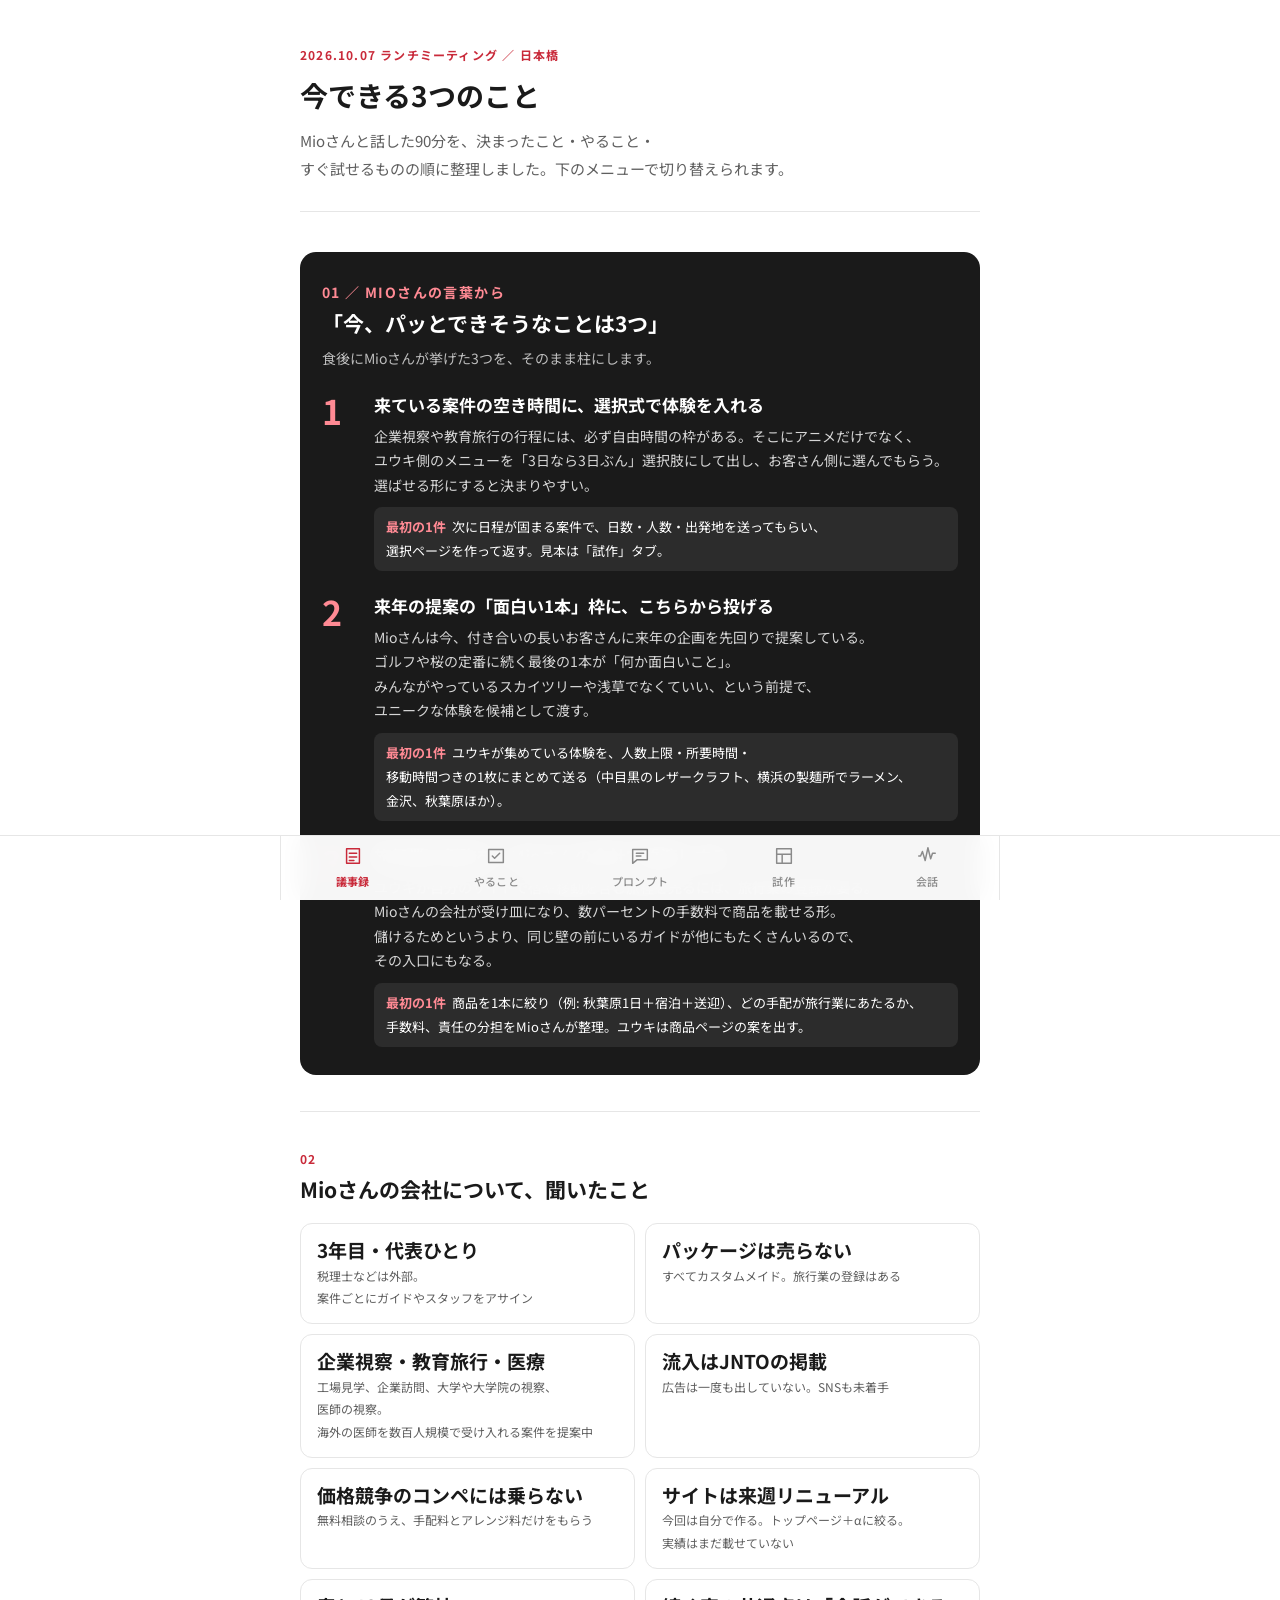
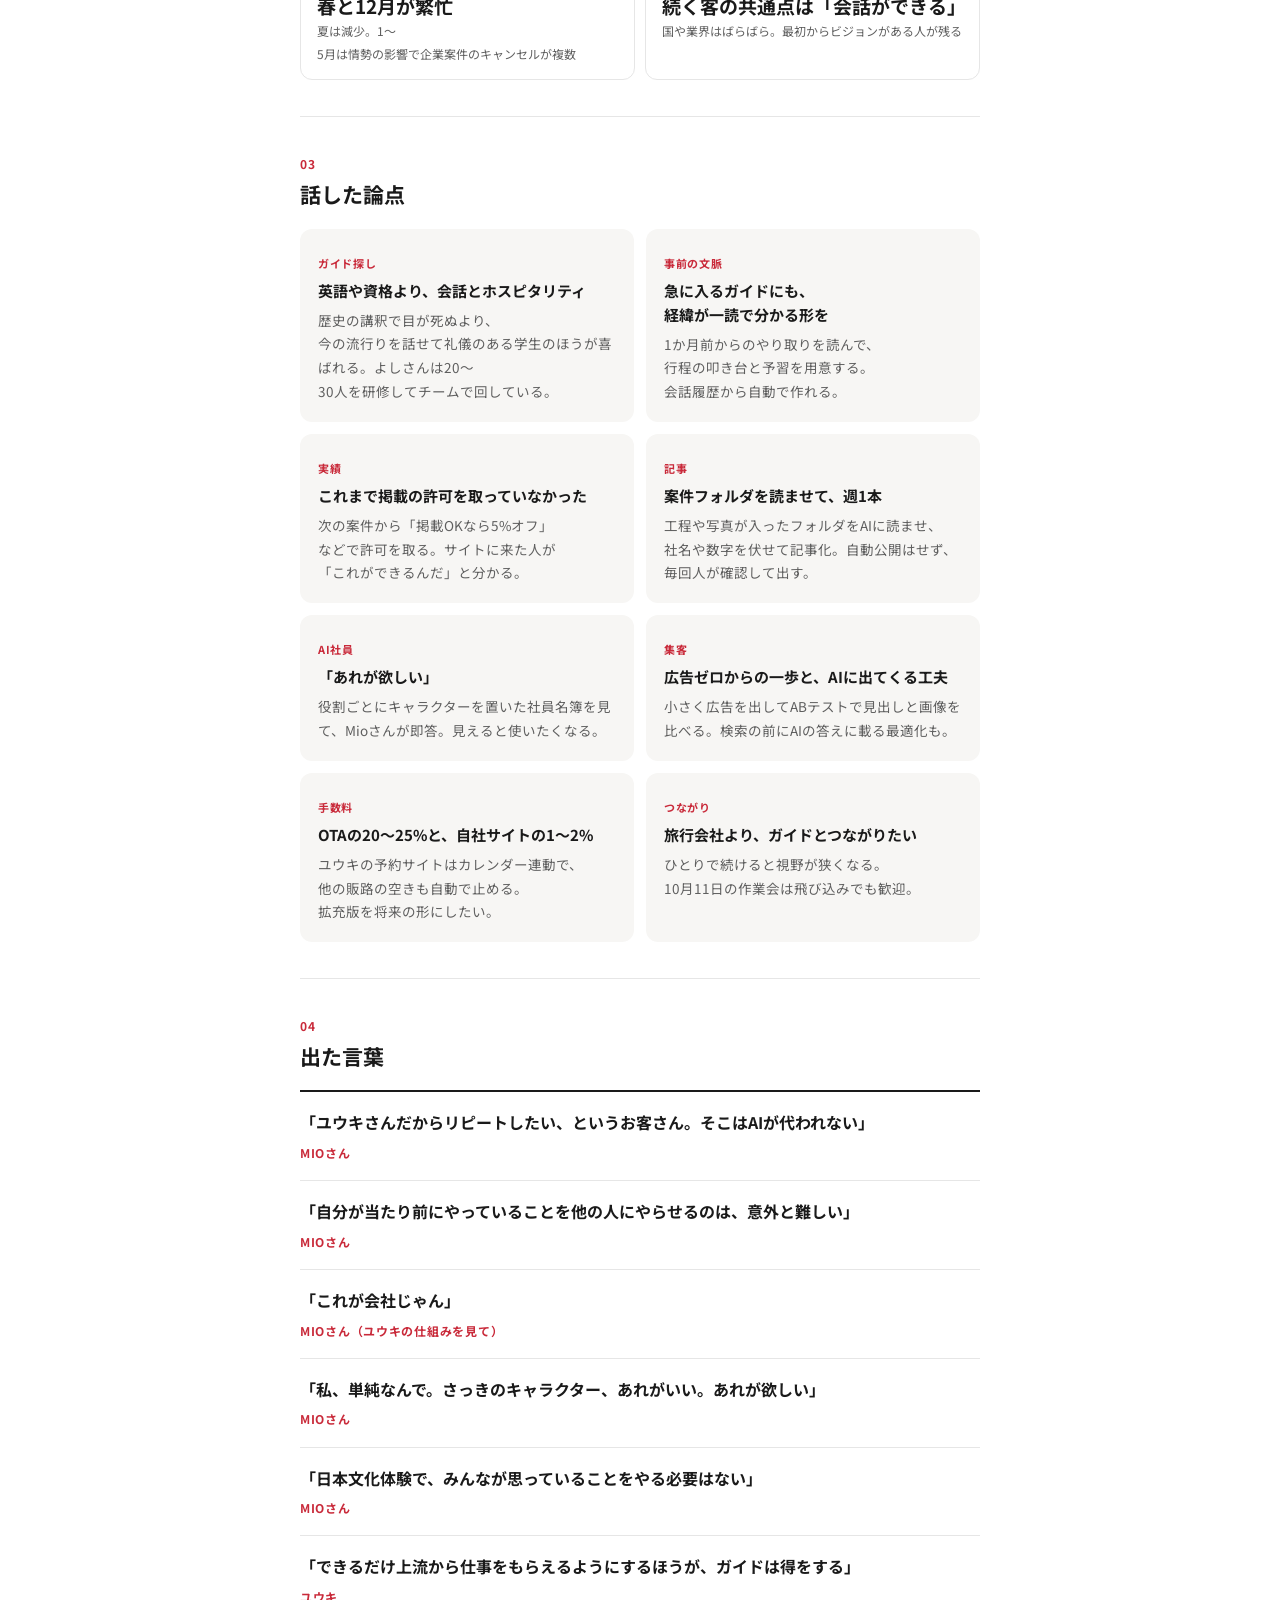
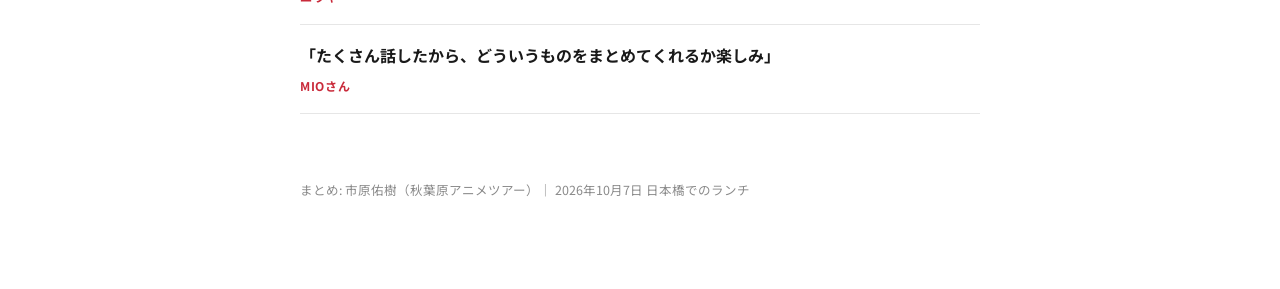
==== kaigi/index.html @ 4d45f732 "Add meeting review page with bottom tab menu, prototype, and dialogue record link" ====
<!doctype html>
<html lang="ja">
<head>
<meta charset="utf-8">
<meta name="viewport" content="width=device-width,initial-scale=1,viewport-fit=cover">
<meta name="robots" content="noindex,nofollow">
<title>今できる3つのこと</title>
<link rel="icon" href="data:image/svg+xml,<svg xmlns='http://www.w3.org/2000/svg' viewBox='0 0 100 100'><rect width='100' height='100' rx='22' fill='%23C92A3A'/><text x='50' y='68' font-size='54' text-anchor='middle' fill='white' font-family='sans-serif' font-weight='700'>3</text></svg>">
<link href="https://fonts.googleapis.com/css2?family=Noto+Sans+JP:wght@400;500;700&display=swap" rel="stylesheet">
<style>
:root{--ink:#1a1a1a;--sub:#5f5f5f;--mute:#8a8a8a;--line:#e6e6e6;--bg:#fff;--soft:#f7f6f4;--red:#C92A3A;--red-soft:#fbeeef;--tab-h:64px}
*{box-sizing:border-box;margin:0;padding:0}
html{scroll-padding-top:16px}
body{background:var(--bg);color:var(--ink);font-family:"Noto Sans JP",system-ui,sans-serif;font-size:16px;line-height:1.85;-webkit-font-smoothing:antialiased;word-break:keep-all;overflow-wrap:anywhere;padding-bottom:calc(var(--tab-h) + env(safe-area-inset-bottom) + 24px)}
.wrap{max-width:720px;margin:0 auto;padding:0 20px}
header{padding:44px 0 28px;border-bottom:1px solid var(--line)}
.eyebrow{font-size:12px;letter-spacing:.1em;color:var(--red);font-weight:700}
h1{font-size:28px;line-height:1.4;margin:10px 0 12px;font-weight:700;text-wrap:balance}
.lead{color:var(--sub);font-size:15px;max-width:36em}
.panel{display:none}
.panel.on{display:block}
section{padding:36px 0;border-bottom:1px solid var(--line)}
section:last-of-type{border-bottom:0}
.num{font-size:12px;color:var(--red);font-weight:700;letter-spacing:.1em}
h2{font-size:21px;line-height:1.5;margin:4px 0 18px;font-weight:700;text-wrap:balance}
h3{font-size:16px;font-weight:700;line-height:1.6}
p+p{margin-top:10px}
.band{background:var(--ink);color:#fff;border-radius:16px;padding:28px 22px;margin-top:4px}
.band h2{color:#fff;margin-bottom:6px}
.band .sub{color:#bdbdbd;font-size:14px;margin-bottom:22px}
.band ol{list-style:none;display:grid;gap:22px}
.band li{display:grid;grid-template-columns:40px 1fr;gap:12px;align-items:start}
.band .n{font-size:34px;font-weight:700;line-height:1;color:#ff8a94;letter-spacing:-.02em;margin-top:2px}
.band b{display:block;font-size:17px;line-height:1.5;margin-bottom:6px}
.band p{font-size:14px;color:#d6d6d6;line-height:1.75}
.band .first{margin-top:10px;font-size:13px;color:#fff;background:rgba(255,255,255,.08);border-radius:8px;padding:8px 12px}
.band .first span{color:#ff8a94;font-weight:700;margin-right:6px}
.facts{display:grid;grid-template-columns:1fr 1fr;gap:10px}
.fact{border:1px solid var(--line);border-radius:12px;padding:14px 16px}
.fact .v{font-size:19px;font-weight:700;line-height:1.3}
.fact .k{font-size:12px;color:var(--sub);margin-top:2px}
.cards{display:grid;grid-template-columns:1fr 1fr;gap:12px}
.card{background:var(--soft);border-radius:12px;padding:18px}
.card .tag{display:inline-block;font-size:11px;color:var(--red);font-weight:700;letter-spacing:.06em;margin-bottom:6px}
.card h3{font-size:15px;margin-bottom:6px}
.card p{font-size:13.5px;color:var(--sub);line-height:1.75}
.quotes{list-style:none;border-top:2px solid var(--ink)}
.quotes li{padding:16px 0;border-bottom:1px solid var(--line)}
.quotes q{quotes:"「" "」";font-size:16px;font-weight:700;line-height:1.6}
.quotes .who{font-size:12px;color:var(--red);font-weight:700;margin-top:4px;letter-spacing:.06em}
.todo h3{display:flex;align-items:center;gap:10px;margin:22px 0 10px;font-size:14px;color:var(--sub);letter-spacing:.06em}
.todo h3::after{content:"";flex:1;height:1px;background:var(--line)}
.todo ul{list-style:none}
.todo li{display:grid;grid-template-columns:22px 1fr;gap:10px;padding:10px 0;border-bottom:1px dashed var(--line);font-size:15px;align-items:start}
.todo li::before{content:"";width:18px;height:18px;border:1.5px solid #bbb;border-radius:5px;margin-top:6px}
.todo li small{display:block;color:var(--mute);font-size:12.5px;margin-top:2px}
.prompt{border:1px solid var(--line);border-radius:14px;padding:18px;margin-bottom:14px}
.prompt .use{font-size:12px;color:var(--red);font-weight:700;letter-spacing:.06em}
.prompt h3{margin:4px 0 10px}
.prompt pre{white-space:pre-wrap;font-family:inherit;font-size:14px;line-height:1.8;background:var(--soft);border-radius:10px;padding:14px;color:#333}
.prompt .row{display:flex;justify-content:space-between;align-items:center;gap:10px;margin-top:10px}
.prompt .row small{color:var(--mute);font-size:12px}
.copy{appearance:none;border:1px solid var(--ink);background:#fff;color:var(--ink);font:inherit;font-size:13px;font-weight:700;padding:7px 14px;border-radius:8px;cursor:pointer}
.copy.done{background:var(--ink);color:#fff}
.proto{border:1px solid var(--line);border-radius:16px;overflow:hidden;margin-bottom:16px}
.proto .img{aspect-ratio:16/9;background:var(--soft);display:grid;place-items:center;color:var(--mute);font-size:13px;overflow:hidden}
.proto .img img{width:100%;height:100%;object-fit:cover;object-position:top;display:block}
.proto .body{padding:18px}
.proto h3{margin-bottom:6px}
.proto p{font-size:14px;color:var(--sub)}
.btn{display:inline-block;margin-top:14px;background:var(--red);color:#fff;text-decoration:none;padding:11px 18px;border-radius:9px;font-size:14px;font-weight:700}
.btn.ghost{background:#fff;color:var(--ink);border:1px solid var(--ink)}
.go{color:var(--red);font-weight:700;text-decoration:none;border-bottom:1px solid currentColor;font-size:14px}
.go::after{content:" →"}
.book{display:grid;grid-template-columns:120px 1fr;gap:18px;align-items:start}
.cover{aspect-ratio:105/148;background:#f5efdf;border:1px solid #e6ddca;border-radius:3px;padding:8px;box-shadow:2px 3px 10px rgba(90,70,40,.15)}
.cover .in{height:100%;border:1px solid #b9a98e;outline:1px solid #b9a98e;outline-offset:-3px;display:flex;flex-direction:column;align-items:center;text-align:center;padding:10px 6px 0;font-family:"Hiragino Mincho ProN",serif}
.cover .lab{font-size:7px;letter-spacing:.4em;color:#8a7a5f;margin-bottom:8px}
.cover .orn{width:18px;height:18px;border-radius:50% 50% 50% 3px;background:var(--red);opacity:.85;margin-bottom:8px}
.cover .t{font-size:11px;font-weight:600;line-height:1.5;letter-spacing:.06em}
.cover .a{font-size:7.5px;margin-top:auto;padding-bottom:6px;letter-spacing:.1em}
.cover .bd{width:calc(100% + 16px);margin:0 -8px;background:var(--red);color:#fff;font-size:7px;display:flex;justify-content:space-between;padding:3px 8px}
.toc{list-style:none;margin-top:22px;border-top:2px solid var(--ink)}
.toc li{display:flex;justify-content:space-between;gap:12px;padding:9px 0;border-bottom:1px solid var(--line);font-size:14.5px}
.toc a{color:var(--ink);text-decoration:none}
.toc .t{color:var(--mute);font-variant-numeric:tabular-nums;font-size:13px;flex-shrink:0}
.note{background:var(--soft);border-radius:12px;padding:16px 18px;font-size:13.5px;color:var(--sub);line-height:1.8}
footer{padding:28px 0 0;color:var(--mute);font-size:12.5px}
nav.tabs{position:fixed;left:0;right:0;bottom:0;background:rgba(255,255,255,.96);backdrop-filter:saturate(180%) blur(12px);border-top:1px solid var(--line);padding-bottom:env(safe-area-inset-bottom);z-index:40}
nav.tabs ul{list-style:none;display:grid;grid-template-columns:repeat(5,1fr);max-width:720px;margin:0 auto;height:var(--tab-h)}
nav.tabs a{display:flex;flex-direction:column;align-items:center;justify-content:center;gap:4px;height:100%;color:var(--mute);text-decoration:none;font-size:11px;font-weight:500;letter-spacing:.02em}
nav.tabs a svg{width:22px;height:22px;stroke:currentColor;fill:none;stroke-width:1.6;stroke-linecap:round;stroke-linejoin:round}
nav.tabs a[aria-current]{color:var(--red);font-weight:700}
@media (max-width:600px){h1{font-size:24px}.cards,.facts{grid-template-columns:1fr}.band{padding:24px 18px}.book{grid-template-columns:100px 1fr;gap:14px}}
@media (min-width:900px){nav.tabs ul{border-left:1px solid var(--line);border-right:1px solid var(--line)}}
</style>
</head>
<body>
<div class="wrap">
<header>
  <p class="eyebrow">2026.10.07 ランチミーティング ／ 日本橋</p>
  <h1>今できる3つのこと</h1>
  <p class="lead">Mioさんと話した90分を、決まったこと・やること・すぐ試せるものの順に整理しました。下のメニューで切り替えられます。</p>
</header>

<!-- ===== 1 議事録 ===== -->
<div class="panel on" id="minutes">
<section>
  <div class="band">
    <p class="num" style="color:#ff8a94">01 ／ MIOさんの言葉から</p>
    <h2>「今、パッとできそうなことは3つ」</h2>
    <p class="sub">食後にMioさんが挙げた3つを、そのまま柱にします。</p>
    <ol>
      <li><div class="n">1</div><div><b>来ている案件の空き時間に、選択式で体験を入れる</b><p>企業視察や教育旅行の行程には、必ず自由時間の枠がある。そこにアニメだけでなく、ユウキ側のメニューを「3日なら3日ぶん」選択肢にして出し、お客さん側に選んでもらう。選ばせる形にすると決まりやすい。</p><div class="first"><span>最初の1件</span>次に日程が固まる案件で、日数・人数・出発地を送ってもらい、選択ページを作って返す。見本は「試作」タブ。</div></div></li>
      <li><div class="n">2</div><div><b>来年の提案の「面白い1本」枠に、こちらから投げる</b><p>Mioさんは今、付き合いの長いお客さんに来年の企画を先回りで提案している。ゴルフや桜の定番に続く最後の1本が「何か面白いこと」。みんながやっているスカイツリーや浅草でなくていい、という前提で、ユニークな体験を候補として渡す。</p><div class="first"><span>最初の1件</span>ユウキが集めている体験を、人数上限・所要時間・移動時間つきの1枚にまとめて送る（中目黒のレザークラフト、横浜の製麺所でラーメン、金沢、秋葉原ほか）。</div></div></li>
      <li><div class="n">3</div><div><b>旅行業の免許を、Mioさんの会社で橋渡しする</b><p>ユウキが自分のサイトで宿や移動を含む旅程を売るには、旅行業の登録が要る。Mioさんの会社が受け皿になり、数パーセントの手数料で商品を載せる形。儲けるためというより、同じ壁の前にいるガイドが他にもたくさんいるので、その入口にもなる。</p><div class="first"><span>最初の1件</span>商品を1本に絞り（例: 秋葉原1日＋宿泊＋送迎）、どの手配が旅行業にあたるか、手数料、責任の分担をMioさんが整理。ユウキは商品ページの案を出す。</div></div></li>
    </ol>
  </div>
</section>

<section>
  <p class="num">02</p>
  <h2>Mioさんの会社について、聞いたこと</h2>
  <div class="facts">
    <div class="fact"><div class="v">3年目・代表ひとり</div><div class="k">税理士などは外部。案件ごとにガイドやスタッフをアサイン</div></div>
    <div class="fact"><div class="v">パッケージは売らない</div><div class="k">すべてカスタムメイド。旅行業の登録はある</div></div>
    <div class="fact"><div class="v">企業視察・教育旅行・医療</div><div class="k">工場見学、企業訪問、大学や大学院の視察、医師の視察。海外の医師を数百人規模で受け入れる案件を提案中</div></div>
    <div class="fact"><div class="v">流入はJNTOの掲載</div><div class="k">広告は一度も出していない。SNSも未着手</div></div>
    <div class="fact"><div class="v">価格競争のコンペには乗らない</div><div class="k">無料相談のうえ、手配料とアレンジ料だけをもらう</div></div>
    <div class="fact"><div class="v">サイトは来週リニューアル</div><div class="k">今回は自分で作る。トップページ＋αに絞る。実績はまだ載せていない</div></div>
    <div class="fact"><div class="v">春と12月が繁忙</div><div class="k">夏は減少。1〜5月は情勢の影響で企業案件のキャンセルが複数</div></div>
    <div class="fact"><div class="v">続く客の共通点は「会話ができる」</div><div class="k">国や業界はばらばら。最初からビジョンがある人が残る</div></div>
  </div>
</section>

<section>
  <p class="num">03</p>
  <h2>話した論点</h2>
  <div class="cards">
    <div class="card"><span class="tag">ガイド探し</span><h3>英語や資格より、会話とホスピタリティ</h3><p>歴史の講釈で目が死ぬより、今の流行りを話せて礼儀のある学生のほうが喜ばれる。よしさんは20〜30人を研修してチームで回している。</p></div>
    <div class="card"><span class="tag">事前の文脈</span><h3>急に入るガイドにも、経緯が一読で分かる形を</h3><p>1か月前からのやり取りを読んで、行程の叩き台と予習を用意する。会話履歴から自動で作れる。</p></div>
    <div class="card"><span class="tag">実績</span><h3>これまで掲載の許可を取っていなかった</h3><p>次の案件から「掲載OKなら5%オフ」などで許可を取る。サイトに来た人が「これができるんだ」と分かる。</p></div>
    <div class="card"><span class="tag">記事</span><h3>案件フォルダを読ませて、週1本</h3><p>工程や写真が入ったフォルダをAIに読ませ、社名や数字を伏せて記事化。自動公開はせず、毎回人が確認して出す。</p></div>
    <div class="card"><span class="tag">AI社員</span><h3>「あれが欲しい」</h3><p>役割ごとにキャラクターを置いた社員名簿を見て、Mioさんが即答。見えると使いたくなる。</p></div>
    <div class="card"><span class="tag">集客</span><h3>広告ゼロからの一歩と、AIに出てくる工夫</h3><p>小さく広告を出してABテストで見出しと画像を比べる。検索の前にAIの答えに載る最適化も。</p></div>
    <div class="card"><span class="tag">手数料</span><h3>OTAの20〜25%と、自社サイトの1〜2%</h3><p>ユウキの予約サイトはカレンダー連動で、他の販路の空きも自動で止める。拡充版を将来の形にしたい。</p></div>
    <div class="card"><span class="tag">つながり</span><h3>旅行会社より、ガイドとつながりたい</h3><p>ひとりで続けると視野が狭くなる。10月11日の作業会は飛び込みでも歓迎。</p></div>
  </div>
</section>

<section>
  <p class="num">04</p>
  <h2>出た言葉</h2>
  <ul class="quotes">
    <li><q>ユウキさんだからリピートしたい、というお客さん。そこはAIが代われない</q><div class="who">MIOさん</div></li>
    <li><q>自分が当たり前にやっていることを他の人にやらせるのは、意外と難しい</q><div class="who">MIOさん</div></li>
    <li><q>これが会社じゃん</q><div class="who">MIOさん（ユウキの仕組みを見て）</div></li>
    <li><q>私、単純なんで。さっきのキャラクター、あれがいい。あれが欲しい</q><div class="who">MIOさん</div></li>
    <li><q>日本文化体験で、みんなが思っていることをやる必要はない</q><div class="who">MIOさん</div></li>
    <li><q>できるだけ上流から仕事をもらえるようにするほうが、ガイドは得をする</q><div class="who">ユウキ</div></li>
    <li><q>たくさん話したから、どういうものをまとめてくれるか楽しみ</q><div class="who">MIOさん</div></li>
  </ul>
</section>
</div>

<!-- ===== 2 やること ===== -->
<div class="panel" id="todo">
<section class="todo">
  <p class="num">TODO</p>
  <h2>やること</h2>
  <p class="lead">3つの柱を、最初の1件まで進めるための分担です。</p>
  <h3>Mioさん</h3>
  <ul>
    <li><div>次に日程が固まる案件の「日数・人数・出発地・自由時間の枠」を送る<small>柱1の最初の1件。これで選択ページを作ります</small></div></li>
    <li><div>来年の提案に入れたい「面白い1本」の条件を1行で<small>人数・予算感・時期。柱2の候補を絞るため</small></div></li>
    <li><div>旅行業の受け皿にする場合の手数料と責任の範囲を考える<small>柱3。うちの会社が儲けたいわけではない、と話していた前提で</small></div></li>
    <li><div>次の案件から、実績掲載の許可を取る<small>割引やロゴ掲載との交換でもよい</small></div></li>
    <li><div>リニューアル後のサイトのURLを送る<small>記事の自動化や実績欄の置き方を見て提案します</small></div></li>
    <li><div>10月11日（日）11:00〜15:00の作業会に、来られれば<small>住吉。飛び込みで大丈夫。ガイドが多く集まります</small></div></li>
  </ul>
  <h3>ユウキ</h3>
  <ul>
    <li><div>空き時間の選択ページを、実案件の日程で作る<small>見本は「試作」タブ。日程をもらってから数日で</small></div></li>
    <li><div>ユニーク体験リストを1枚にまとめて送る<small>中目黒のレザークラフト、横浜の製麺所でラーメン、金沢、秋葉原、渋谷・原宿、池袋・中野。人数上限、所要時間、移動時間、写真つき</small></div></li>
    <li><div>免許の橋渡しに載せる商品案を1本つくる<small>秋葉原1日＋宿泊＋送迎のような形で、どこが旅行業にあたるかを明記</small></div></li>
    <li><div>Mioさん用のAI社員の入口を作って送る<small>役割を3つに絞った名簿型。まず触ってもらう</small></div></li>
    <li><div>今日の会話の読み物を共有する<small>「会話」タブ。発言の時刻を押すと音声が流れます</small></div></li>
  </ul>
  <h3>ふたりで</h3>
  <ul>
    <li><div>最初の1件が決まったら、30分のオンラインで行程を合わせる</div></li>
    <li><div>忘年会（SusHi Techのメンバーと）<small>10月30日はユウキが帰省中のため別日で</small></div></li>
  </ul>
</section>
</div>

<!-- ===== 3 プロンプト ===== -->
<div class="panel" id="prompts">
<section>
  <p class="num">PROMPTS</p>
  <h2>そのまま貼って使えるプロンプト</h2>
  <p class="lead">今日話した「AIにやらせたいこと」を、ChatGPTにもClaudeにも貼れる形にしました。○○の部分だけ書き換えてください。</p>
</section>
<section>
  <div class="prompt">
    <span class="use">案件フォルダ → 記事を1本</span>
    <h3>週1本の記事を、AIに下書きさせる</h3>
    <pre id="p1">あなたは私の会社の広報担当です。私の会社は、海外の企業や学校が日本で行う視察・研修・教育旅行を手配しています。
これから渡す資料（工程表、写真の説明、やり取りのメモ）を読んで、同じような旅を考えている人が読みたくなる記事を1本書いてください。
条件:
・社名、人名、金額は書かない
・見出し1つと本文800字
・最後は「こういう旅を手配できます」で締める
・公開前に私が確認します。確認したい点があれば、記事の後に箇条書きで</pre>
    <div class="row"><small>資料はフォルダの中身を貼るか、ファイルを添付</small><button class="copy" data-for="p1">コピー</button></div>
  </div>
  <div class="prompt">
    <span class="use">ガイド探し</span>
    <h3>「会話ができる人」を見抜く面接の質問</h3>
    <pre id="p2">私は海外の企業や学校の日本視察を手配する会社の代表です。案件ごとにガイドやアテンドをお願いする人を面接します。
英語力や資格の有無ではなく、「お客さんと会話ができるか」「ホスピタリティがあるか」「段取りを理解して動けるか」を見抜く質問を10個作ってください。
それぞれの質問に、良い答えの例と、注意したい答えの例を1行ずつ添えてください。</pre>
    <div class="row"><small>学生にも社会人にも使える形で出ます</small><button class="copy" data-for="p2">コピー</button></div>
  </div>
  <div class="prompt">
    <span class="use">実績</span>
    <h3>掲載の許可をお願いするメール</h3>
    <pre id="p3">過去に日本視察を手配した企業のお客様に、実績としてサイトに掲載する許可をお願いするメールを、日本語と英語で書いてください。
お願いする内容は、社名（またはロゴ）の掲載と、1行のコメントです。
断りやすい一文を入れてください。丁寧に、ただし短く。件名も付けてください。</pre>
    <div class="row"><small>割引と交換にする場合は、その条件を1行足す</small><button class="copy" data-for="p3">コピー</button></div>
  </div>
  <div class="prompt">
    <span class="use">来年の提案</span>
    <h3>「面白い1本」の候補を出させる</h3>
    <pre id="p4">海外の企業グループ向けに来年の日本滞在を提案します。ゴルフや桜といった定番の企画に続く最後の1本として、「日本でしかできない体験」を3案出してください。
条件:
・人数は○○名以下
・半日で終わる
・東京から1時間以内
・時期は○月
各案に、なぜこの会社に刺さるかを1行で添えてください。</pre>
    <div class="row"><small>ユウキからの体験リストを貼ると、そこから選んで組みます</small><button class="copy" data-for="p4">コピー</button></div>
  </div>
  <div class="prompt">
    <span class="use">AI社員</span>
    <h3>自分の「手配担当」を1人つくる</h3>
    <pre id="p5">あなたは私の会社の「手配担当の社員」です。名前は○○。
私の仕事は、海外の企業や学校の日本視察・研修・教育旅行の手配です。
これから私が案件の話をしたら、毎回この3つを返してください。
1. 工程の叩き台（日ごと・時間つき）
2. 必要な手配のリスト（交通、宿、訪問先、ガイド、食事）
3. 私に確認したい質問
口調は丁寧で短く。分からないことは推測せずに質問してください。</pre>
    <div class="row"><small>名前を付けると続けやすい、と今日話した形です</small><button class="copy" data-for="p5">コピー</button></div>
  </div>
</section>
</div>

<!-- ===== 4 試作 ===== -->
<div class="panel" id="proto">
<section>
  <p class="num">PROTOTYPE</p>
  <h2>すぐ触れる試作</h2>
  <p class="lead">柱1「空き時間に選択式で体験を入れる」を、見本の案件で形にしました。スマホで開いて、各枠からひとつ選んでみてください。</p>
</section>
<section>
  <div class="proto">
    <div class="img"><img src="../img/t10.jpg" alt="秋葉原の街でゲストと" width="1600" height="900"></div>
    <div class="body">
      <span class="num">見本 ／ 3日間の視察プログラム</span>
      <h3>空き時間の過ごし方を選ぶ</h3>
      <p>3つの自由時間の枠に、それぞれ3つの選択肢。秋葉原、中目黒のレザークラフト、横浜の製麺所、渋谷・原宿、銀座、池袋・中野。選んだ内容は最後にまとめてコピーできます。</p>
      <a class="btn" href="../proto/">見本を開く</a>
    </div>
  </div>
  <div class="proto">
    <div class="img"><img src="../img/s-course.jpg" alt="モデルコース棚の画面" width="1000" height="625"></div>
    <div class="body">
      <span class="num">実物 ／ ユウキが個人のお客さんに使っているもの</span>
      <h3>モデルコース棚</h3>
      <p>これまでにお客さんへ出した選択ページの全コース。12ページ・28コース。ランチで見せた「A・B・Cから選ぶ」型の元になっています。</p>
      <a class="btn ghost" href="https://yukitchy.github.io/course-picker/" target="_blank" rel="noopener">棚を見る</a>
    </div>
  </div>
  <div class="note"><b>次に作るもの。</b>実案件の日程での選択ページ、ユニーク体験リスト（1枚）、Mioさん用のAI社員の入口。どれも「やること」タブの順に進めます。</div>
</section>
</div>

<!-- ===== 5 会話 ===== -->
<div class="panel" id="talk">
<section>
  <p class="num">RECORD</p>
  <h2>会話の記録</h2>
  <p class="lead">ランチの会話を、発言ごとに時刻つきで読める形にしました。時刻を押すとその場所から音声が流れます。</p>
</section>
<section>
  <div class="book">
    <div class="cover"><div class="in"><div class="lab">よみもの文庫</div><div class="orn"></div><div class="t">今、パッと<br>できそうな<br>ことは3つ</div><div class="a">ユウキ × Mioさん</div><div class="bd"><span>よ-6-1</span><span>2026.10.7</span></div></div></div>
    <div>
      <h3>今、パッとできそうなことは3つ</h3>
      <p style="font-size:14px;color:var(--sub);margin-top:4px">全30章・80分・音源つき。章の時刻を押すと、その場面から読めて聞けます。</p>
      <a class="btn" href="https://yomimono.pages.dev/b/d7479e5f3c/" target="_blank" rel="noopener">読み物を開く</a>
    </div>
  </div>
  <ul class="toc"><li><a href="https://yomimono.pages.dev/b/d7479e5f3c/#t=65" target="_blank" rel="noopener">1. ご無沙汰の再会と、ランチ録音の種明かし</a><span class="t">1:05</span></li><li><a href="https://yomimono.pages.dev/b/d7479e5f3c/#t=195" target="_blank" rel="noopener">2. 半年前に始めたAIと、作業会のきっかけ</a><span class="t">3:15</span></li><li><a href="https://yomimono.pages.dev/b/d7479e5f3c/#t=283" target="_blank" rel="noopener">3. 写真を選んで投稿まで、AI社員の仕組み</a><span class="t">4:43</span></li><li><a href="https://yomimono.pages.dev/b/d7479e5f3c/#t=430" target="_blank" rel="noopener">4. トリガーを決めれば勝手に動く、非エンジニアのバイブコーディング</a><span class="t">7:10</span></li><li><a href="https://yomimono.pages.dev/b/d7479e5f3c/#t=527" target="_blank" rel="noopener">5. 民泊オーナーの推し新聞、ハネムーンのツアーページ</a><span class="t">8:47</span></li><li><a href="https://yomimono.pages.dev/b/d7479e5f3c/#t=701" target="_blank" rel="noopener">6. 銀座ツアーの写真ページと、手でやっていた1年前</a><span class="t">11:41</span></li><li><a href="https://yomimono.pages.dev/b/d7479e5f3c/#t=842" target="_blank" rel="noopener">7. 番組12個のPodcastと、スコアなファン</a><span class="t">14:02</span></li><li><a href="https://yomimono.pages.dev/b/d7479e5f3c/#t=970" target="_blank" rel="noopener">8. 「うちの会社だったら」を知るための質問</a><span class="t">16:10</span></li><li><a href="https://yomimono.pages.dev/b/d7479e5f3c/#t=1127" target="_blank" rel="noopener">9. 旅行会社とも違う、パッケージを売らない仕事</a><span class="t">18:47</span></li><li><a href="https://yomimono.pages.dev/b/d7479e5f3c/#t=1201" target="_blank" rel="noopener">10. パッケージは売らない旅行会社</a><span class="t">20:01</span></li><li><a href="https://yomimono.pages.dev/b/d7479e5f3c/#t=1337" target="_blank" rel="noopener">11. 工程の空き時間にアニメを入れる</a><span class="t">22:17</span></li><li><a href="https://yomimono.pages.dev/b/d7479e5f3c/#t=1478" target="_blank" rel="noopener">12. AIで作るコース選択ページ</a><span class="t">24:38</span></li><li><a href="https://yomimono.pages.dev/b/d7479e5f3c/#t=1591" target="_blank" rel="noopener">13. ガイドは人がすべて</a><span class="t">26:31</span></li><li><a href="https://yomimono.pages.dev/b/d7479e5f3c/#t=1809" target="_blank" rel="noopener">14. 予約が入ったらアサインも自動に</a><span class="t">30:09</span></li><li><a href="https://yomimono.pages.dev/b/d7479e5f3c/#t=2033" target="_blank" rel="noopener">15. 上流で受けるか、直接予約か</a><span class="t">33:53</span></li><li><a href="https://yomimono.pages.dev/b/d7479e5f3c/#t=2198" target="_blank" rel="noopener">16. 自作の予約サイトとレッスンツール</a><span class="t">36:38</span></li><li><a href="https://yomimono.pages.dev/b/d7479e5f3c/#t=2443" target="_blank" rel="noopener">17. 寝ている間に増える日本語教材</a><span class="t">40:43</span></li><li><a href="https://yomimono.pages.dev/b/d7479e5f3c/#t=2543" target="_blank" rel="noopener">18. 旅行業の免許と、ユウキさんのブランド</a><span class="t">42:23</span></li><li><a href="https://yomimono.pages.dev/b/d7479e5f3c/#t=2666" target="_blank" rel="noopener">19. サイトは業者より、AIに作らせる</a><span class="t">44:26</span></li><li><a href="https://yomimono.pages.dev/b/d7479e5f3c/#t=2763" target="_blank" rel="noopener">20. ひとり会社と、増やしたい毎月のお客さん</a><span class="t">46:03</span></li><li><a href="https://yomimono.pages.dev/b/d7479e5f3c/#t=2936" target="_blank" rel="noopener">21. 広告もコンペも、相手を選ぶ</a><span class="t">48:56</span></li><li><a href="https://yomimono.pages.dev/b/d7479e5f3c/#t=3129" target="_blank" rel="noopener">22. ABテストで勝つ文言を残す</a><span class="t">52:09</span></li><li><a href="https://yomimono.pages.dev/b/d7479e5f3c/#t=3213" target="_blank" rel="noopener">23. 作業会、ガイドとのつながり、取材された話</a><span class="t">53:33</span></li><li><a href="https://yomimono.pages.dev/b/d7479e5f3c/#t=3464" target="_blank" rel="noopener">24. 個人に届くのは、見ている場所に載ったから</a><span class="t">57:44</span></li><li><a href="https://yomimono.pages.dev/b/d7479e5f3c/#t=3600" target="_blank" rel="noopener">25. 分散と実績の見せ方</a><span class="t">1:00:00</span></li><li><a href="https://yomimono.pages.dev/b/d7479e5f3c/#t=3820" target="_blank" rel="noopener">26. 実績が見えないサイトとリニューアル</a><span class="t">1:03:40</span></li><li><a href="https://yomimono.pages.dev/b/d7479e5f3c/#t=3931" target="_blank" rel="noopener">27. 案件フォルダーから記事を出す</a><span class="t">1:05:31</span></li><li><a href="https://yomimono.pages.dev/b/d7479e5f3c/#t=4140" target="_blank" rel="noopener">28. 今、パッとできそうなことは3つ</a><span class="t">1:09:00</span></li><li><a href="https://yomimono.pages.dev/b/d7479e5f3c/#t=4362" target="_blank" rel="noopener">29. レザークラフト体験と中目黒のラジオ</a><span class="t">1:12:42</span></li><li><a href="https://yomimono.pages.dev/b/d7479e5f3c/#t=4510" target="_blank" rel="noopener">30. ラーメン、エリア、九州、金沢</a><span class="t">1:15:10</span></li></ul>
  <div class="note" style="margin-top:18px">胸につけたレコーダーの長回し（80分）とiPhoneのボイスメモの2つを文字起こしし、突き合わせて整えています。会社名とクライアント名は伏せました。数字は本人の発言のままです。</div>
</section>
</div>

<footer>まとめ: 市原佑樹（秋葉原アニメツアー）｜ 2026年10月7日 日本橋でのランチ</footer>
</div>

<nav class="tabs" aria-label="ページ内メニュー">
<ul>
  <li><a href="#minutes" data-tab="minutes"><svg viewBox="0 0 24 24"><path d="M5 4h14v16H5z"/><path d="M8 9h8M8 13h8M8 17h5"/></svg>議事録</a></li>
  <li><a href="#todo" data-tab="todo"><svg viewBox="0 0 24 24"><path d="M4 5h16v14H4z"/><path d="m8 12 2.5 2.5L16 9"/></svg>やること</a></li>
  <li><a href="#prompts" data-tab="prompts"><svg viewBox="0 0 24 24"><path d="M4 5h16v11H9l-5 4z"/><path d="M8 9h8M8 12h5"/></svg>プロンプト</a></li>
  <li><a href="#proto" data-tab="proto"><svg viewBox="0 0 24 24"><path d="M4 4h16v16H4z"/><path d="M4 10h16M10 10v10"/></svg>試作</a></li>
  <li><a href="#talk" data-tab="talk"><svg viewBox="0 0 24 24"><path d="M3 12h2l2-5 3 10 3-14 3 12 2-6h3"/></svg>会話</a></li>
</ul>
</nav>

<script>
const panels=[...document.querySelectorAll('.panel')],links=[...document.querySelectorAll('nav.tabs a')];
function show(id,push){
  if(!document.getElementById(id))id='minutes';
  panels.forEach(p=>p.classList.toggle('on',p.id===id));
  links.forEach(a=>{a.dataset.tab===id?a.setAttribute('aria-current','page'):a.removeAttribute('aria-current')});
  window.scrollTo({top:0});
  if(push&&location.hash!=='#'+id)history.replaceState(null,'','#'+id);
}
links.forEach(a=>a.addEventListener('click',e=>{e.preventDefault();show(a.dataset.tab,true)}));
window.addEventListener('hashchange',()=>show(location.hash.slice(1)||'minutes'));
show(location.hash.slice(1)||'minutes');
document.querySelectorAll('.copy').forEach(b=>b.addEventListener('click',async()=>{
  const t=document.getElementById(b.dataset.for).textContent;
  try{await navigator.clipboard.writeText(t)}catch(e){const r=document.createRange();r.selectNodeContents(document.getElementById(b.dataset.for));getSelection().removeAllRanges();getSelection().addRange(r)}
  b.textContent='コピーしました';b.classList.add('done');setTimeout(()=>{b.textContent='コピー';b.classList.remove('done')},1600);
}));
</script>
</body>
</html>
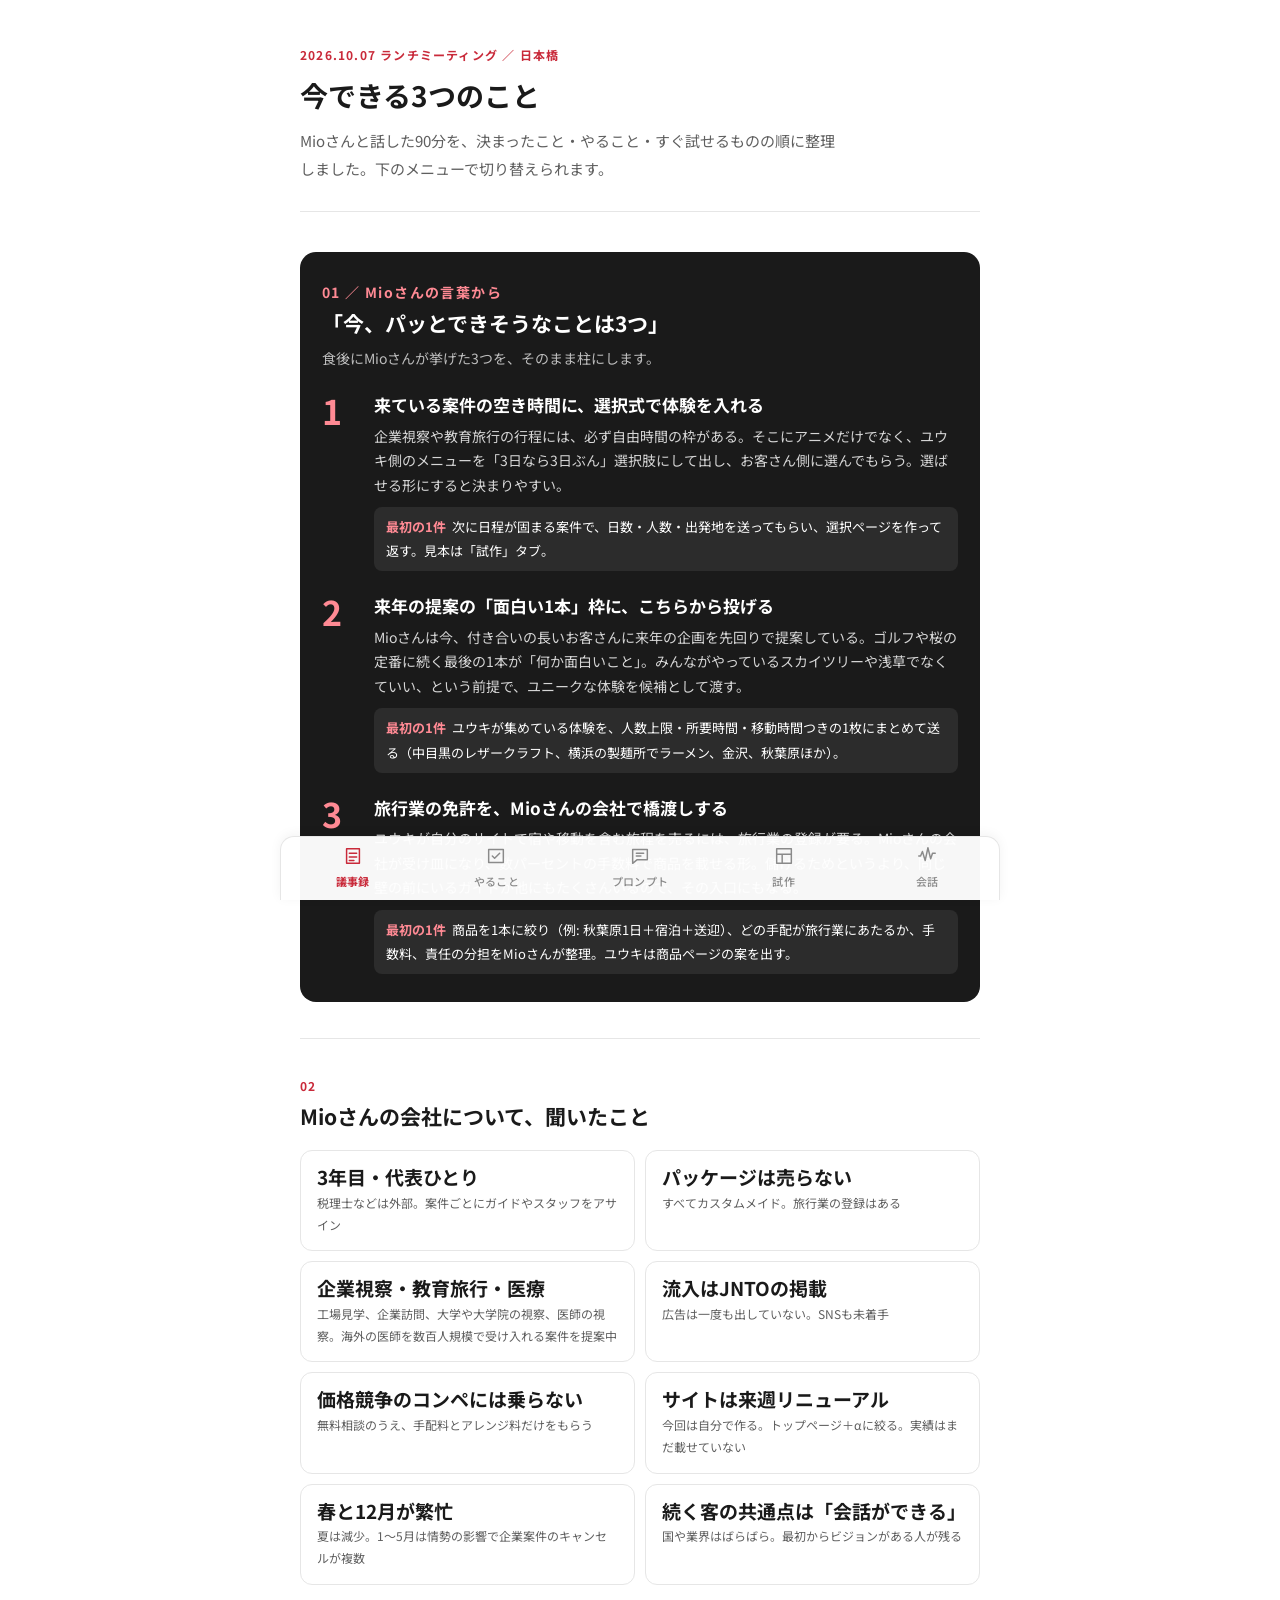
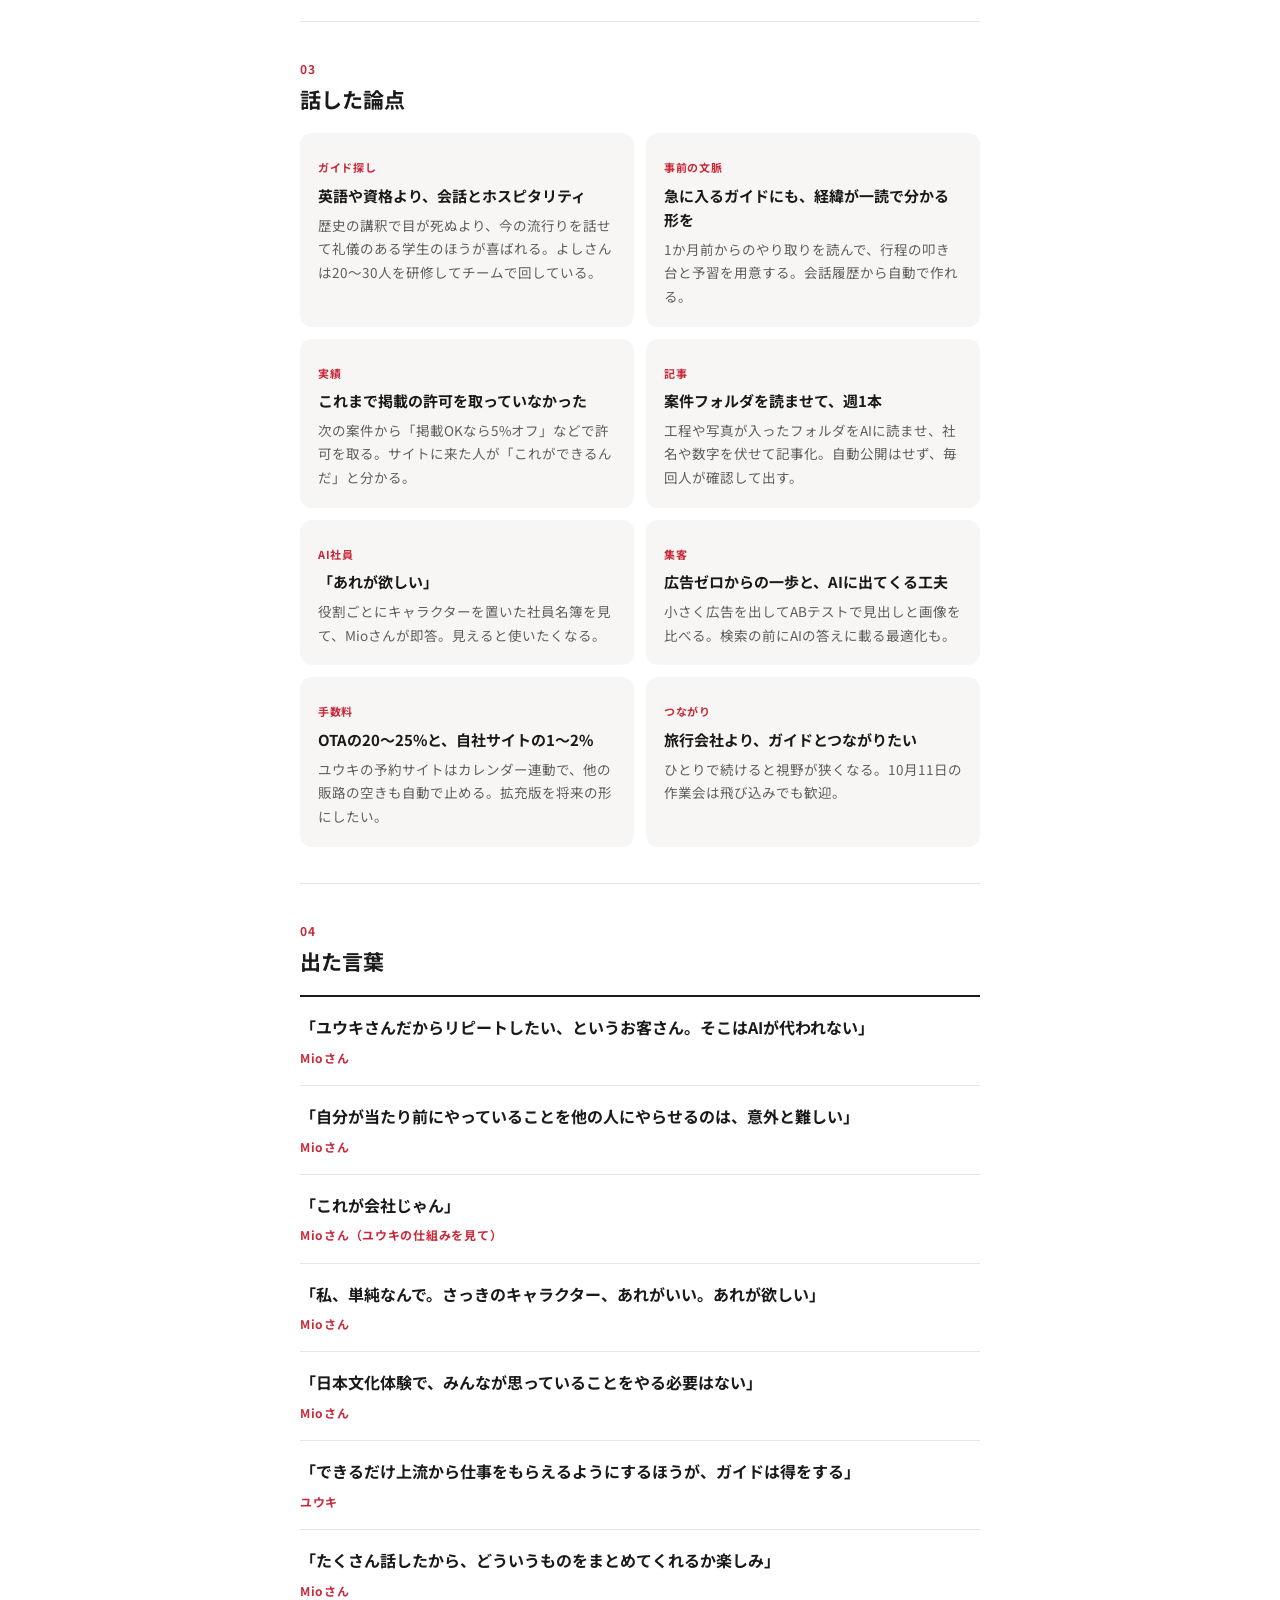
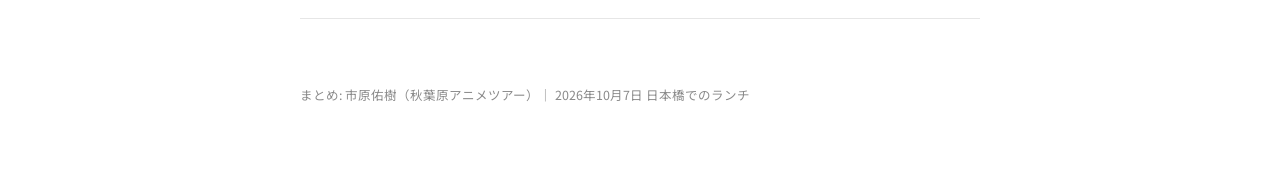
==== commit d8532f44: "Fix Japanese line breaking, copy button wrap, and desktop tab bar" ====
--- a/kaigi/index.html
+++ b/kaigi/index.html
@@ -11,7 +11,7 @@
 :root{--ink:#1a1a1a;--sub:#5f5f5f;--mute:#8a8a8a;--line:#e6e6e6;--bg:#fff;--soft:#f7f6f4;--red:#C92A3A;--red-soft:#fbeeef;--tab-h:64px}
 *{box-sizing:border-box;margin:0;padding:0}
 html{scroll-padding-top:16px}
-body{background:var(--bg);color:var(--ink);font-family:"Noto Sans JP",system-ui,sans-serif;font-size:16px;line-height:1.85;-webkit-font-smoothing:antialiased;word-break:keep-all;overflow-wrap:anywhere;padding-bottom:calc(var(--tab-h) + env(safe-area-inset-bottom) + 24px)}
+body{background:var(--bg);color:var(--ink);font-family:"Noto Sans JP",system-ui,sans-serif;font-size:16px;line-height:1.85;-webkit-font-smoothing:antialiased;line-break:strict;word-break:normal;overflow-wrap:break-word;padding-bottom:calc(var(--tab-h) + env(safe-area-inset-bottom) + 24px)}
 .wrap{max-width:720px;margin:0 auto;padding:0 20px}
 header{padding:44px 0 28px;border-bottom:1px solid var(--line)}
 .eyebrow{font-size:12px;letter-spacing:.1em;color:var(--red);font-weight:700}
@@ -60,7 +60,7 @@
 .prompt pre{white-space:pre-wrap;font-family:inherit;font-size:14px;line-height:1.8;background:var(--soft);border-radius:10px;padding:14px;color:#333}
 .prompt .row{display:flex;justify-content:space-between;align-items:center;gap:10px;margin-top:10px}
 .prompt .row small{color:var(--mute);font-size:12px}
-.copy{appearance:none;border:1px solid var(--ink);background:#fff;color:var(--ink);font:inherit;font-size:13px;font-weight:700;padding:7px 14px;border-radius:8px;cursor:pointer}
+.copy{appearance:none;border:1px solid var(--ink);background:#fff;color:var(--ink);font:inherit;font-size:13px;font-weight:700;padding:7px 14px;border-radius:8px;cursor:pointer;white-space:nowrap;flex-shrink:0}
 .copy.done{background:var(--ink);color:#fff}
 .proto{border:1px solid var(--line);border-radius:16px;overflow:hidden;margin-bottom:16px}
 .proto .img{aspect-ratio:16/9;background:var(--soft);display:grid;place-items:center;color:var(--mute);font-size:13px;overflow:hidden}
@@ -92,7 +92,7 @@
 nav.tabs a svg{width:22px;height:22px;stroke:currentColor;fill:none;stroke-width:1.6;stroke-linecap:round;stroke-linejoin:round}
 nav.tabs a[aria-current]{color:var(--red);font-weight:700}
 @media (max-width:600px){h1{font-size:24px}.cards,.facts{grid-template-columns:1fr}.band{padding:24px 18px}.book{grid-template-columns:100px 1fr;gap:14px}}
-@media (min-width:900px){nav.tabs ul{border-left:1px solid var(--line);border-right:1px solid var(--line)}}
+@media (min-width:900px){nav.tabs{background:transparent;border-top:0;backdrop-filter:none}nav.tabs ul{background:rgba(255,255,255,.97);border:1px solid var(--line);border-bottom:0;border-radius:14px 14px 0 0;box-shadow:0 -2px 12px rgba(0,0,0,.05)}}
 </style>
 </head>
 <body>
@@ -107,7 +107,7 @@
 <div class="panel on" id="minutes">
 <section>
   <div class="band">
-    <p class="num" style="color:#ff8a94">01 ／ MIOさんの言葉から</p>
+    <p class="num" style="color:#ff8a94">01 ／ Mioさんの言葉から</p>
     <h2>「今、パッとできそうなことは3つ」</h2>
     <p class="sub">食後にMioさんが挙げた3つを、そのまま柱にします。</p>
     <ol>
@@ -152,13 +152,13 @@
   <p class="num">04</p>
   <h2>出た言葉</h2>
   <ul class="quotes">
-    <li><q>ユウキさんだからリピートしたい、というお客さん。そこはAIが代われない</q><div class="who">MIOさん</div></li>
-    <li><q>自分が当たり前にやっていることを他の人にやらせるのは、意外と難しい</q><div class="who">MIOさん</div></li>
-    <li><q>これが会社じゃん</q><div class="who">MIOさん（ユウキの仕組みを見て）</div></li>
-    <li><q>私、単純なんで。さっきのキャラクター、あれがいい。あれが欲しい</q><div class="who">MIOさん</div></li>
-    <li><q>日本文化体験で、みんなが思っていることをやる必要はない</q><div class="who">MIOさん</div></li>
+    <li><q>ユウキさんだからリピートしたい、というお客さん。そこはAIが代われない</q><div class="who">Mioさん</div></li>
+    <li><q>自分が当たり前にやっていることを他の人にやらせるのは、意外と難しい</q><div class="who">Mioさん</div></li>
+    <li><q>これが会社じゃん</q><div class="who">Mioさん（ユウキの仕組みを見て）</div></li>
+    <li><q>私、単純なんで。さっきのキャラクター、あれがいい。あれが欲しい</q><div class="who">Mioさん</div></li>
+    <li><q>日本文化体験で、みんなが思っていることをやる必要はない</q><div class="who">Mioさん</div></li>
     <li><q>できるだけ上流から仕事をもらえるようにするほうが、ガイドは得をする</q><div class="who">ユウキ</div></li>
-    <li><q>たくさん話したから、どういうものをまとめてくれるか楽しみ</q><div class="who">MIOさん</div></li>
+    <li><q>たくさん話したから、どういうものをまとめてくれるか楽しみ</q><div class="who">Mioさん</div></li>
   </ul>
 </section>
 </div>
@@ -207,7 +207,7 @@
     <h3>週1本の記事を、AIに下書きさせる</h3>
     <pre id="p1">あなたは私の会社の広報担当です。私の会社は、海外の企業や学校が日本で行う視察・研修・教育旅行を手配しています。
 これから渡す資料（工程表、写真の説明、やり取りのメモ）を読んで、同じような旅を考えている人が読みたくなる記事を1本書いてください。
-条件:
+条件
 ・社名、人名、金額は書かない
 ・見出し1つと本文800字
 ・最後は「こういう旅を手配できます」で締める
@@ -234,7 +234,7 @@
     <span class="use">来年の提案</span>
     <h3>「面白い1本」の候補を出させる</h3>
     <pre id="p4">海外の企業グループ向けに来年の日本滞在を提案します。ゴルフや桜といった定番の企画に続く最後の1本として、「日本でしかできない体験」を3案出してください。
-条件:
+条件
 ・人数は○○名以下
 ・半日で終わる
 ・東京から1時間以内
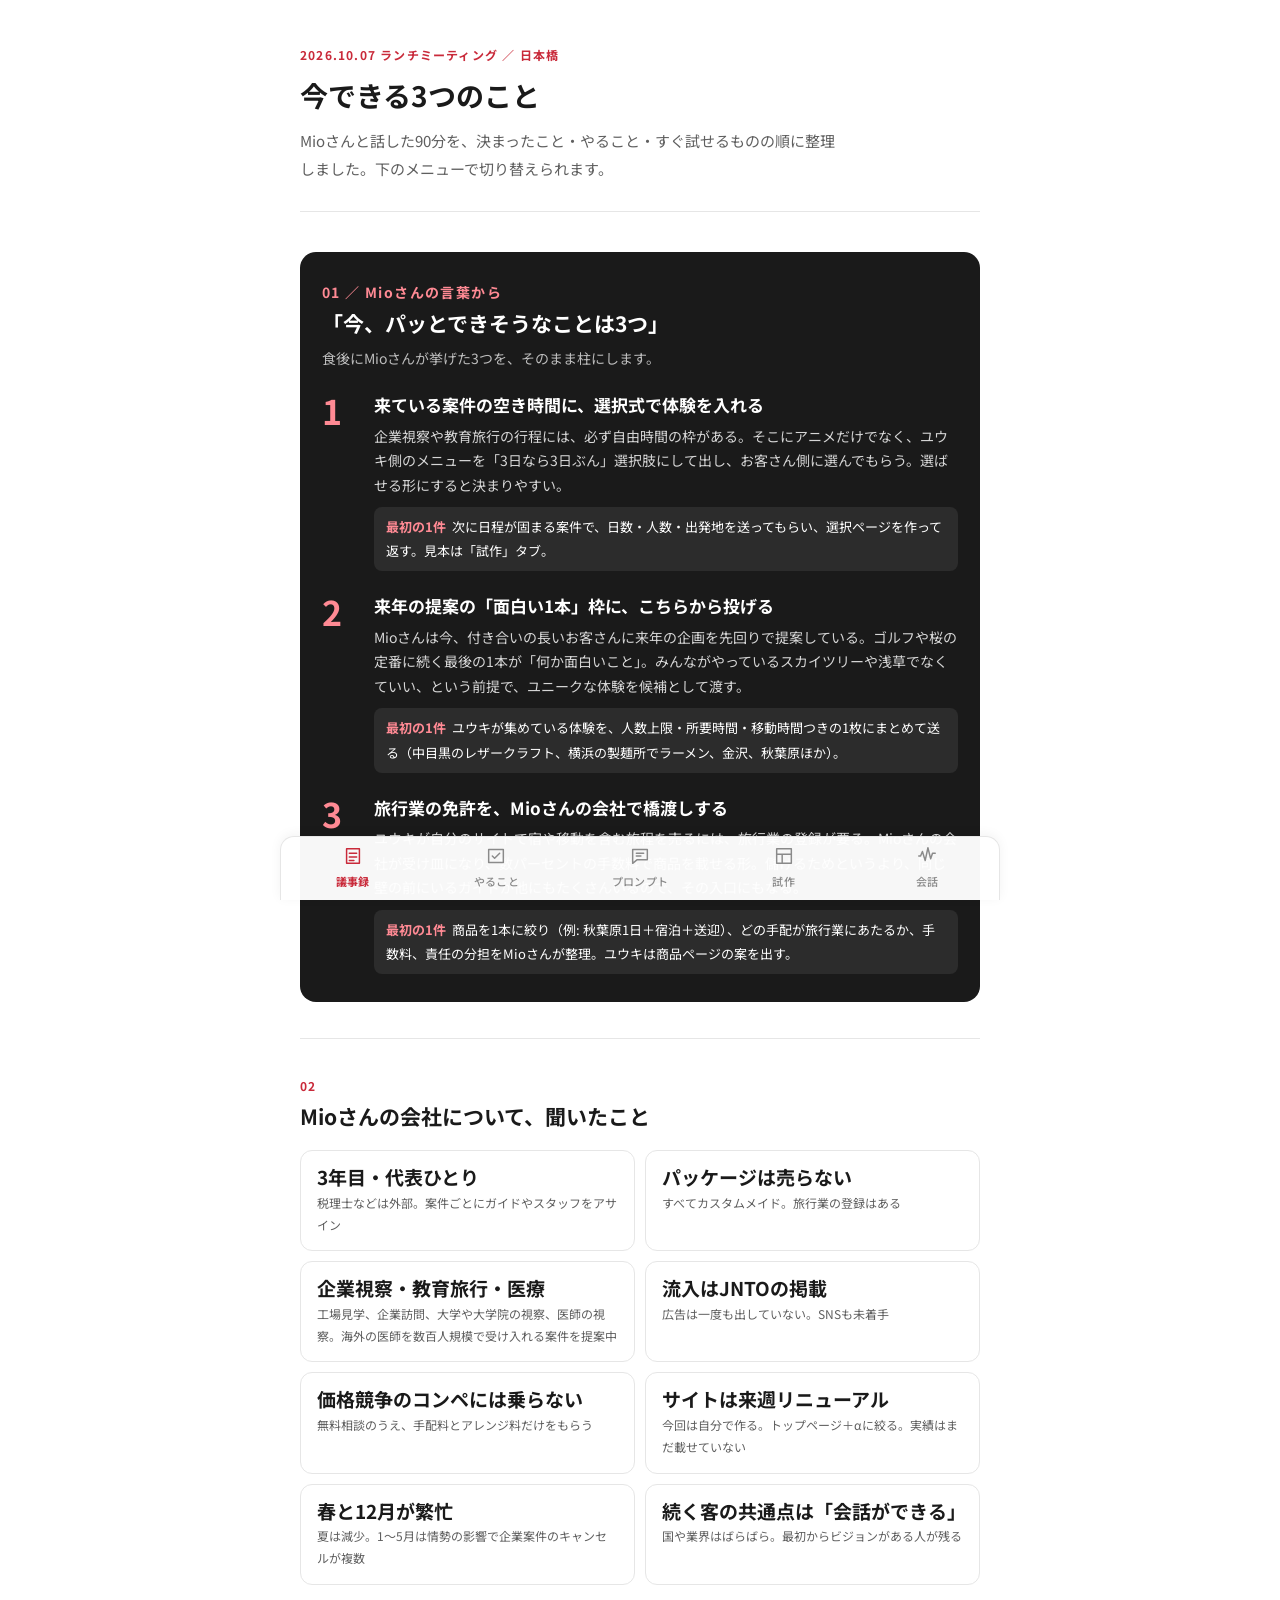
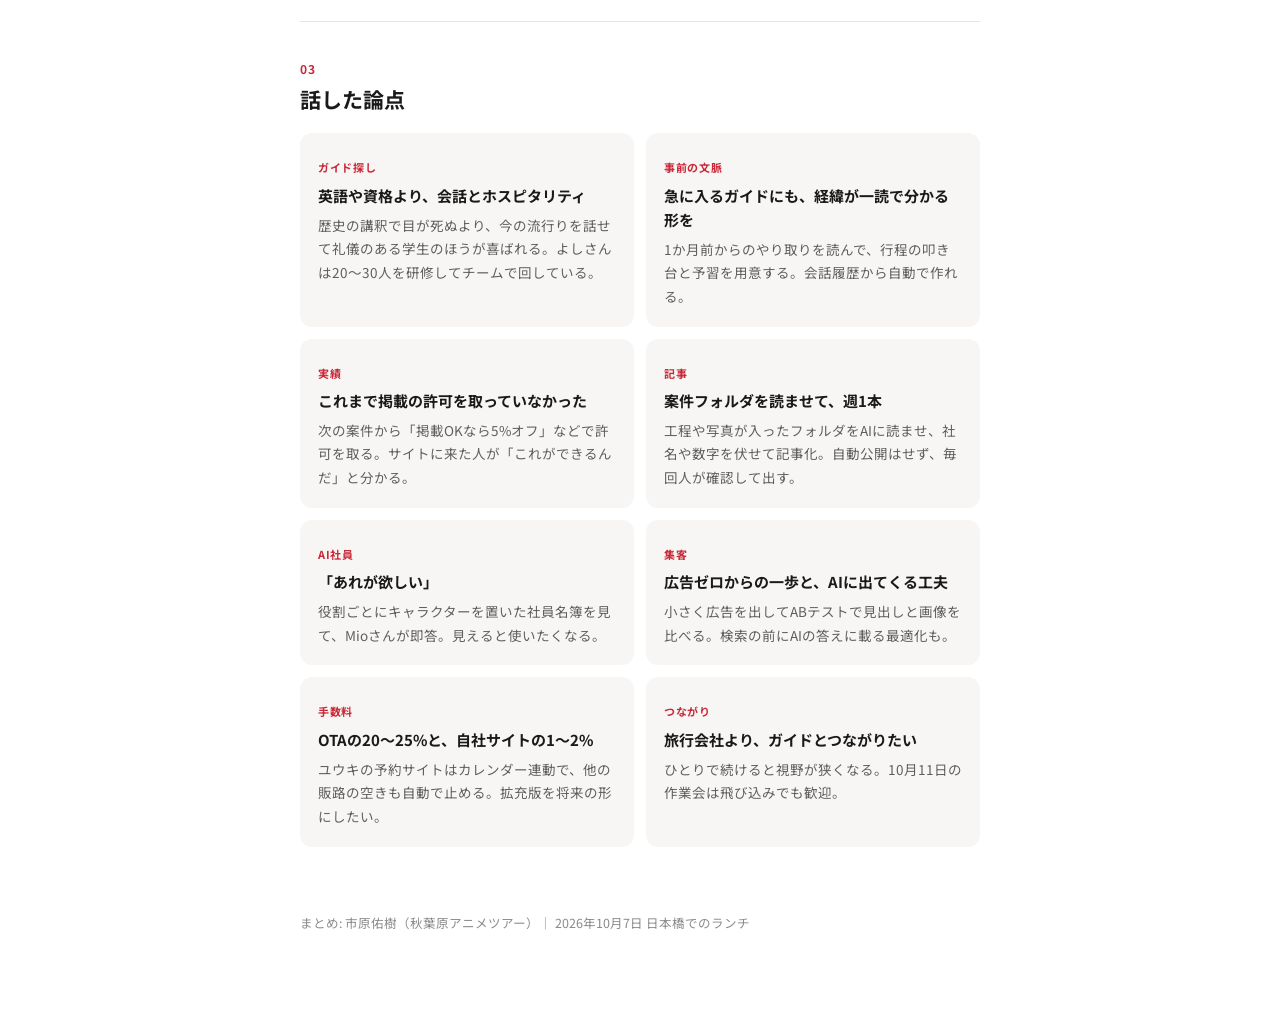
==== commit ad5b5a44: "Remove quotes section from review page Co-Authored-By: Claude Opus 5.5 <noreply@anthropic.com>" ====
--- a/kaigi/index.html
+++ b/kaigi/index.html
@@ -91,7 +91,7 @@
 nav.tabs a{display:flex;flex-direction:column;align-items:center;justify-content:center;gap:4px;height:100%;color:var(--mute);text-decoration:none;font-size:11px;font-weight:500;letter-spacing:.02em}
 nav.tabs a svg{width:22px;height:22px;stroke:currentColor;fill:none;stroke-width:1.6;stroke-linecap:round;stroke-linejoin:round}
 nav.tabs a[aria-current]{color:var(--red);font-weight:700}
-@media (max-width:600px){h1{font-size:24px}.cards,.facts{grid-template-columns:1fr}.band{padding:24px 18px}.book{grid-template-columns:100px 1fr;gap:14px}}
+.sp{display:none}@media (max-width:600px){.sp{display:inline}h1{font-size:24px}.cards,.facts{grid-template-columns:1fr}.band{padding:24px 18px}.book{grid-template-columns:100px 1fr;gap:14px}}
 @media (min-width:900px){nav.tabs{background:transparent;border-top:0;backdrop-filter:none}nav.tabs ul{background:rgba(255,255,255,.97);border:1px solid var(--line);border-bottom:0;border-radius:14px 14px 0 0;box-shadow:0 -2px 12px rgba(0,0,0,.05)}}
 </style>
 </head>
@@ -108,7 +108,7 @@
 <section>
   <div class="band">
     <p class="num" style="color:#ff8a94">01 ／ Mioさんの言葉から</p>
-    <h2>「今、パッとできそうなことは3つ」</h2>
+    <h2>「今、<br class="sp">パッとできそうなことは3つ」</h2>
     <p class="sub">食後にMioさんが挙げた3つを、そのまま柱にします。</p>
     <ol>
       <li><div class="n">1</div><div><b>来ている案件の空き時間に、選択式で体験を入れる</b><p>企業視察や教育旅行の行程には、必ず自由時間の枠がある。そこにアニメだけでなく、ユウキ側のメニューを「3日なら3日ぶん」選択肢にして出し、お客さん側に選んでもらう。選ばせる形にすると決まりやすい。</p><div class="first"><span>最初の1件</span>次に日程が固まる案件で、日数・人数・出発地を送ってもらい、選択ページを作って返す。見本は「試作」タブ。</div></div></li>
@@ -148,19 +148,6 @@
   </div>
 </section>
 
-<section>
-  <p class="num">04</p>
-  <h2>出た言葉</h2>
-  <ul class="quotes">
-    <li><q>ユウキさんだからリピートしたい、というお客さん。そこはAIが代われない</q><div class="who">Mioさん</div></li>
-    <li><q>自分が当たり前にやっていることを他の人にやらせるのは、意外と難しい</q><div class="who">Mioさん</div></li>
-    <li><q>これが会社じゃん</q><div class="who">Mioさん（ユウキの仕組みを見て）</div></li>
-    <li><q>私、単純なんで。さっきのキャラクター、あれがいい。あれが欲しい</q><div class="who">Mioさん</div></li>
-    <li><q>日本文化体験で、みんなが思っていることをやる必要はない</q><div class="who">Mioさん</div></li>
-    <li><q>できるだけ上流から仕事をもらえるようにするほうが、ガイドは得をする</q><div class="who">ユウキ</div></li>
-    <li><q>たくさん話したから、どういうものをまとめてくれるか楽しみ</q><div class="who">Mioさん</div></li>
-  </ul>
-</section>
 </div>
 
 <!-- ===== 2 やること ===== -->
@@ -181,9 +168,9 @@
   <h3>ユウキ</h3>
   <ul>
     <li><div>空き時間の選択ページを、実案件の日程で作る<small>見本は「試作」タブ。日程をもらってから数日で</small></div></li>
-    <li><div>ユニーク体験リストを1枚にまとめて送る<small>中目黒のレザークラフト、横浜の製麺所でラーメン、金沢、秋葉原、渋谷・原宿、池袋・中野。人数上限、所要時間、移動時間、写真つき</small></div></li>
+    <li><div>ユニーク体験リストを1枚にまとめて送る<small>中目黒のレザークラフト、横浜の製麺所でラーメン、金沢、秋葉原、渋谷・原宿、池袋・中野。人数上限、所要時間、移動時間、写真つき → <a href="../taiken/">体験リスト（19本）</a>／ゲストがスマホで選ぶ英語版 → <a href="../guest/b/">What do you want to do?</a></small></div></li>
     <li><div>免許の橋渡しに載せる商品案を1本つくる<small>秋葉原1日＋宿泊＋送迎のような形で、どこが旅行業にあたるかを明記</small></div></li>
-    <li><div>Mioさん用のAI社員の入口を作って送る<small>役割を3つに絞った名簿型。まず触ってもらう</small></div></li>
+    <li><div>Mioさん用のAI社員の入口を作って送る<small>役割を3つに絞った名簿型。まず触ってもらう → <a href="../ai-shain/">作り方のページ</a></small></div></li>
     <li><div>今日の会話の読み物を共有する<small>「会話」タブ。発言の時刻を押すと音声が流れます</small></div></li>
   </ul>
   <h3>ふたりで</h3>
@@ -253,6 +240,7 @@
 3. 私に確認したい質問
 口調は丁寧で短く。分からないことは推測せずに質問してください。</pre>
     <div class="row"><small>名前を付けると続けやすい、と今日話した形です</small><button class="copy" data-for="p5">コピー</button></div>
+    <a class="go" style="display:inline-block;margin-top:12px" href="../ai-shain/">名前・性格を選んで自分好みに作る</a>
   </div>
 </section>
 </div>
@@ -262,15 +250,15 @@
 <section>
   <p class="num">PROTOTYPE</p>
   <h2>すぐ触れる試作</h2>
-  <p class="lead">柱1「空き時間に選択式で体験を入れる」を、見本の案件で形にしました。スマホで開いて、各枠からひとつ選んでみてください。</p>
+  <p class="lead">柱1「空き時間に選択式で体験を入れる」を、実際にゲストへ出したコースで組みました。スマホで開いて、各枠からひとつ選んでみてください。</p>
 </section>
 <section>
   <div class="proto">
-    <div class="img"><img src="../img/t10.jpg" alt="秋葉原の街でゲストと" width="1600" height="900"></div>
+    <div class="img"><img src="../img/c4.jpg" alt="昼の秋葉原・中央通り" width="960" height="640"></div>
     <div class="body">
       <span class="num">見本 ／ 3日間の視察プログラム</span>
       <h3>空き時間の過ごし方を選ぶ</h3>
-      <p>3つの自由時間の枠に、それぞれ3つの選択肢。秋葉原、中目黒のレザークラフト、横浜の製麺所、渋谷・原宿、銀座、池袋・中野。選んだ内容は最後にまとめてコピーできます。</p>
+      <p>5つの枠に、いま催行中のツアー（秋葉原、中目黒のレザークラフト、横浜のラーメン、新宿の居酒屋、東京湾のボート、金沢など）と、ゲストへ実際に出したコースを並べました。カードの下から元の掲載ページへ飛べます。選んだ内容は最後にまとめてコピーできます。</p>
       <a class="btn" href="../proto/">見本を開く</a>
     </div>
   </div>
@@ -279,7 +267,7 @@
     <div class="body">
       <span class="num">実物 ／ ユウキが個人のお客さんに使っているもの</span>
       <h3>モデルコース棚</h3>
-      <p>これまでにお客さんへ出した選択ページの全コース。12ページ・28コース。ランチで見せた「A・B・Cから選ぶ」型の元になっています。</p>
+      <p>これまでにお客さんへ出した選択ページの全コース。12ページ・28コース。上の見本の9本もここから選びました。ランチで見せた「A・B・Cから選ぶ」型の元になっています。</p>
       <a class="btn ghost" href="https://yukitchy.github.io/course-picker/" target="_blank" rel="noopener">棚を見る</a>
     </div>
   </div>
